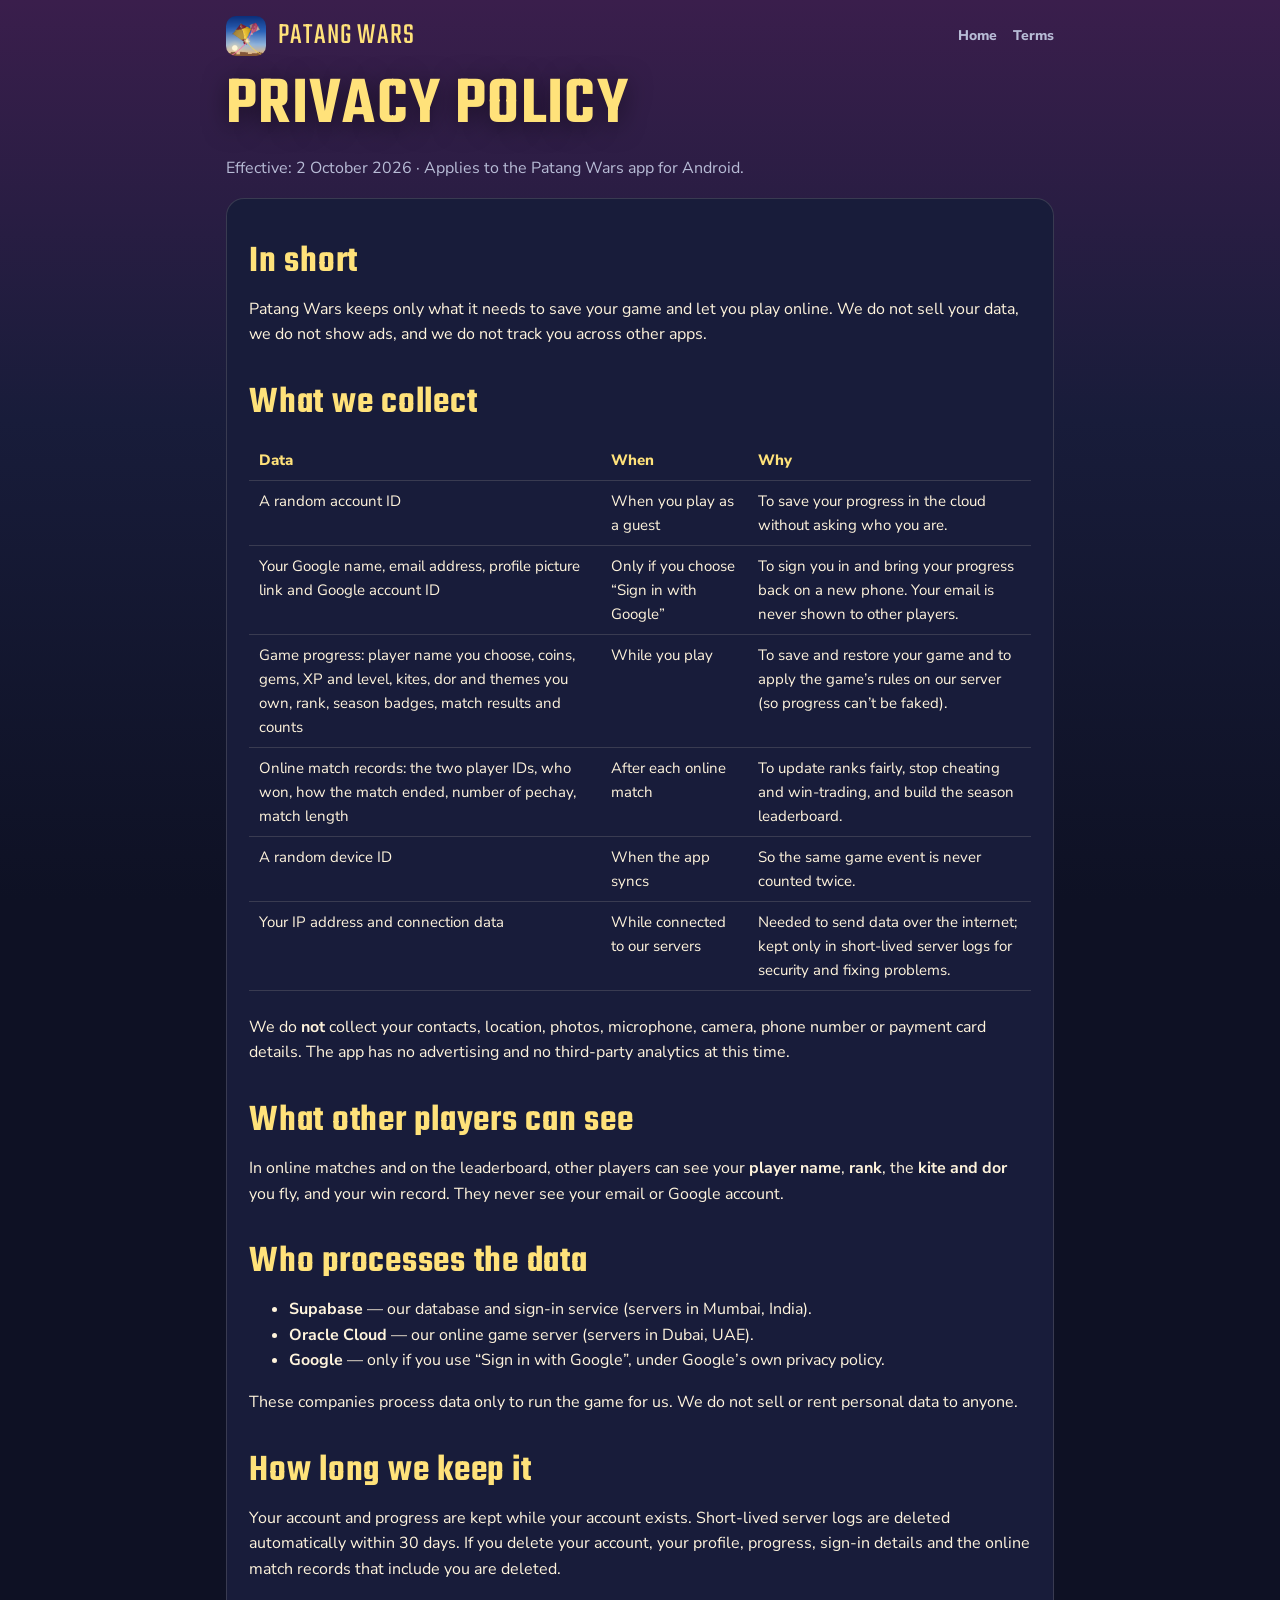
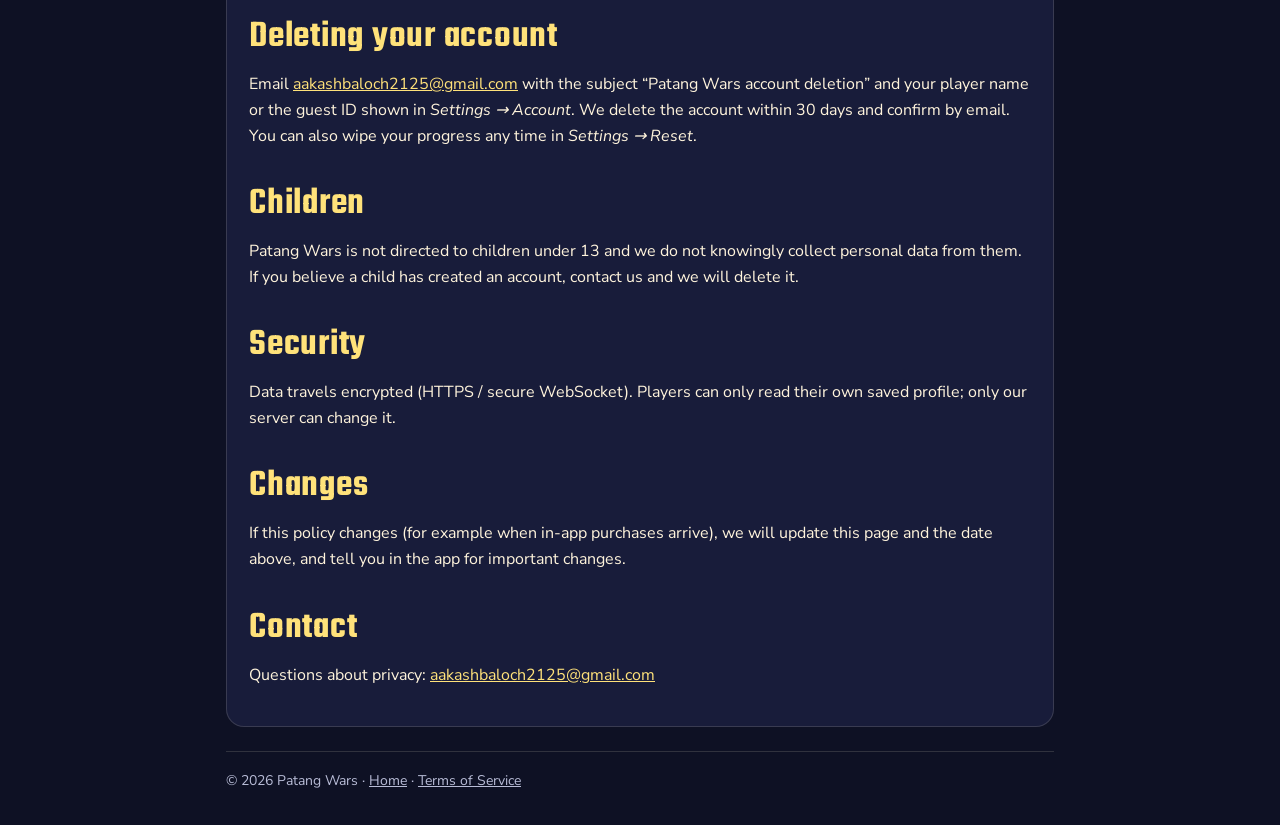
==== privacy.html @ dea89179 "Patang Wars site: home, privacy policy, terms Co-Authored-By: Claude Opus 5.5 <noreply@anthropic.com" ====
<!doctype html>
<html lang="en">
<head>
  <meta charset="utf-8">
  <meta name="viewport" content="width=device-width, initial-scale=1">
  <title>Privacy Policy — Patang Wars</title>
  <meta name="description" content="What Patang Wars collects, why, who processes it, and how to delete it.">
  <link rel="icon" href="assets/icon.png">
  <link rel="preconnect" href="https://fonts.googleapis.com">
  <link rel="preconnect" href="https://fonts.gstatic.com" crossorigin>
  <link href="https://fonts.googleapis.com/css2?family=Teko:wght@500;600&family=Nunito+Sans:wght@400;700;800&display=swap" rel="stylesheet">
  <link rel="stylesheet" href="style.css">
</head>
<body>
  <div class="wrap">
    <header class="bar">
      <img src="assets/icon.png" alt="Patang Wars icon">
      <a class="name" href="./">PATANG WARS</a>
      <nav><a href="./">Home</a><a href="terms.html">Terms</a></nav>
    </header>

    <h1 style="font-size: clamp(44px, 10vw, 68px)">PRIVACY POLICY</h1>
    <p class="muted">Effective: 2 October 2026 · Applies to the Patang Wars app for Android.</p>

    <div class="doc">
      <h2>In short</h2>
      <p>Patang Wars keeps only what it needs to save your game and let you play online. We do not sell your data, we do not show ads, and we do not track you across other apps.</p>

      <h2>What we collect</h2>
      <div class="table-wrap">
        <table>
          <tr><th>Data</th><th>When</th><th>Why</th></tr>
          <tr><td>A random account ID</td><td>When you play as a guest</td><td>To save your progress in the cloud without asking who you are.</td></tr>
          <tr><td>Your Google name, email address, profile picture link and Google account ID</td><td>Only if you choose “Sign in with Google”</td><td>To sign you in and bring your progress back on a new phone. Your email is never shown to other players.</td></tr>
          <tr><td>Game progress: player name you choose, coins, gems, XP and level, kites, dor and themes you own, rank, season badges, match results and counts</td><td>While you play</td><td>To save and restore your game and to apply the game’s rules on our server (so progress can’t be faked).</td></tr>
          <tr><td>Online match records: the two player IDs, who won, how the match ended, number of pechay, match length</td><td>After each online match</td><td>To update ranks fairly, stop cheating and win-trading, and build the season leaderboard.</td></tr>
          <tr><td>A random device ID</td><td>When the app syncs</td><td>So the same game event is never counted twice.</td></tr>
          <tr><td>Your IP address and connection data</td><td>While connected to our servers</td><td>Needed to send data over the internet; kept only in short-lived server logs for security and fixing problems.</td></tr>
        </table>
      </div>
      <p>We do <b>not</b> collect your contacts, location, photos, microphone, camera, phone number or payment card details. The app has no advertising and no third-party analytics at this time.</p>

      <h2>What other players can see</h2>
      <p>In online matches and on the leaderboard, other players can see your <b>player name</b>, <b>rank</b>, the <b>kite and dor</b> you fly, and your win record. They never see your email or Google account.</p>

      <h2>Who processes the data</h2>
      <ul>
        <li><b>Supabase</b> — our database and sign-in service (servers in Mumbai, India).</li>
        <li><b>Oracle Cloud</b> — our online game server (servers in Dubai, UAE).</li>
        <li><b>Google</b> — only if you use “Sign in with Google”, under Google’s own privacy policy.</li>
      </ul>
      <p>These companies process data only to run the game for us. We do not sell or rent personal data to anyone.</p>

      <h2>How long we keep it</h2>
      <p>Your account and progress are kept while your account exists. Short-lived server logs are deleted automatically within 30 days. If you delete your account, your profile, progress, sign-in details and the online match records that include you are deleted.</p>

      <h2>Deleting your account</h2>
      <p>Email <a href="mailto:aakashbaloch2125@gmail.com?subject=Patang%20Wars%20account%20deletion">aakashbaloch2125@gmail.com</a> with the subject “Patang Wars account deletion” and your player name or the guest ID shown in <i>Settings → Account</i>. We delete the account within 30 days and confirm by email. You can also wipe your progress any time in <i>Settings → Reset</i>.</p>

      <h2>Children</h2>
      <p>Patang Wars is not directed to children under 13 and we do not knowingly collect personal data from them. If you believe a child has created an account, contact us and we will delete it.</p>

      <h2>Security</h2>
      <p>Data travels encrypted (HTTPS / secure WebSocket). Players can only read their own saved profile; only our server can change it.</p>

      <h2>Changes</h2>
      <p>If this policy changes (for example when in-app purchases arrive), we will update this page and the date above, and tell you in the app for important changes.</p>

      <h2>Contact</h2>
      <p>Questions about privacy: <a href="mailto:aakashbaloch2125@gmail.com">aakashbaloch2125@gmail.com</a></p>
    </div>

    <footer>
      © 2026 Patang Wars · <a href="./">Home</a> · <a href="terms.html">Terms of Service</a>
    </footer>
  </div>
</body>
</html>
---- style.css ----
/* Patang Wars site: the game's night-navy and kite-gold, Teko for titles. */
:root {
  --bg: #0e1124;
  --panel: #181c3a;
  --ink: #fff4dc;
  --muted: #b8bcd6;
  --gold: #ffe27a;
  --gold-deep: #f7bd16;
  --pink: #ff8fbf;
  --line: rgba(255, 244, 220, 0.14);
}
* { box-sizing: border-box; }
html { -webkit-text-size-adjust: 100%; }
body {
  margin: 0;
  background: linear-gradient(180deg, #3a1e4c 0, #181c3a 420px, var(--bg) 900px) no-repeat, var(--bg);
  color: var(--ink);
  font: 16px/1.6 "Nunito Sans", system-ui, sans-serif;
}
a { color: var(--gold); }
.wrap { max-width: 860px; margin: 0 auto; padding: 0 16px; }
header.bar { display: flex; align-items: center; gap: 12px; padding: 16px 0; }
header.bar img { width: 40px; height: 40px; border-radius: 10px; }
header.bar .name { font-family: Teko, sans-serif; font-size: 30px; letter-spacing: 0.04em; color: var(--gold); text-decoration: none; line-height: 1; }
header.bar nav { margin-left: auto; display: flex; gap: 16px; font-weight: 800; font-size: 14px; }
header.bar nav a { color: var(--muted); text-decoration: none; }
header.bar nav a:hover { color: var(--gold); }
h1, h2, h3 { font-family: Teko, sans-serif; font-weight: 600; line-height: 1; margin: 0; letter-spacing: 0.02em; }
h1 { font-size: clamp(52px, 12vw, 92px); color: var(--gold); text-shadow: 0 4px 24px rgba(0, 0, 0, 0.5); }
h2 { font-size: 38px; color: var(--gold); margin: 36px 0 10px; }
h3 { font-size: 26px; margin: 22px 0 6px; }
.hero { display: grid; grid-template-columns: 1.1fr 0.9fr; gap: 28px; align-items: center; padding: 18px 0 8px; }
.hero p.tag { font-size: 20px; font-weight: 800; margin: 6px 0 16px; }
.pill { display: inline-block; padding: 8px 22px 4px; border-radius: 999px; background: linear-gradient(90deg, #ffe680, var(--gold-deep)); color: #3a1e00; font-family: Teko, sans-serif; font-size: 30px; letter-spacing: 0.06em; }
.hero img { width: 100%; border-radius: 22px; border: 2px solid rgba(247, 189, 22, 0.6); box-shadow: 0 18px 40px rgba(0, 0, 0, 0.5); }
.cards { display: grid; grid-template-columns: repeat(auto-fit, minmax(220px, 1fr)); gap: 12px; margin: 12px 0; }
.card { background: var(--panel); border: 1px solid var(--line); border-radius: 16px; padding: 14px 16px; }
.card h3 { margin-top: 0; color: var(--gold); }
.card p { margin: 4px 0 0; color: var(--muted); font-size: 15px; }
.shots { display: grid; grid-template-columns: 1fr 1fr; gap: 12px; }
.shots img { width: 100%; border-radius: 16px; border: 1px solid var(--line); }
.safe { margin: 28px 0; padding: 16px 18px; border-left: 4px solid #8cf0b6; background: rgba(140, 240, 182, 0.08); border-radius: 0 14px 14px 0; }
.doc { background: var(--panel); border: 1px solid var(--line); border-radius: 18px; padding: 8px 22px 22px; margin: 8px 0 24px; }
.doc p, .doc li { color: var(--ink); }
.doc .muted, .muted { color: var(--muted); }
.doc table { width: 100%; border-collapse: collapse; font-size: 15px; margin: 8px 0; }
.doc th, .doc td { text-align: left; vertical-align: top; padding: 8px 10px; border-bottom: 1px solid var(--line); }
.doc th { color: var(--gold); font-weight: 800; }
.table-wrap { overflow-x: auto; }
footer { border-top: 1px solid var(--line); padding: 18px 0 32px; color: var(--muted); font-size: 14px; }
footer a { color: var(--muted); }
@media (max-width: 680px) {
  .hero { grid-template-columns: 1fr; }
  .shots { grid-template-columns: 1fr; }
  header.bar nav { gap: 10px; font-size: 13px; }
  .doc { padding: 4px 14px 16px; }
}
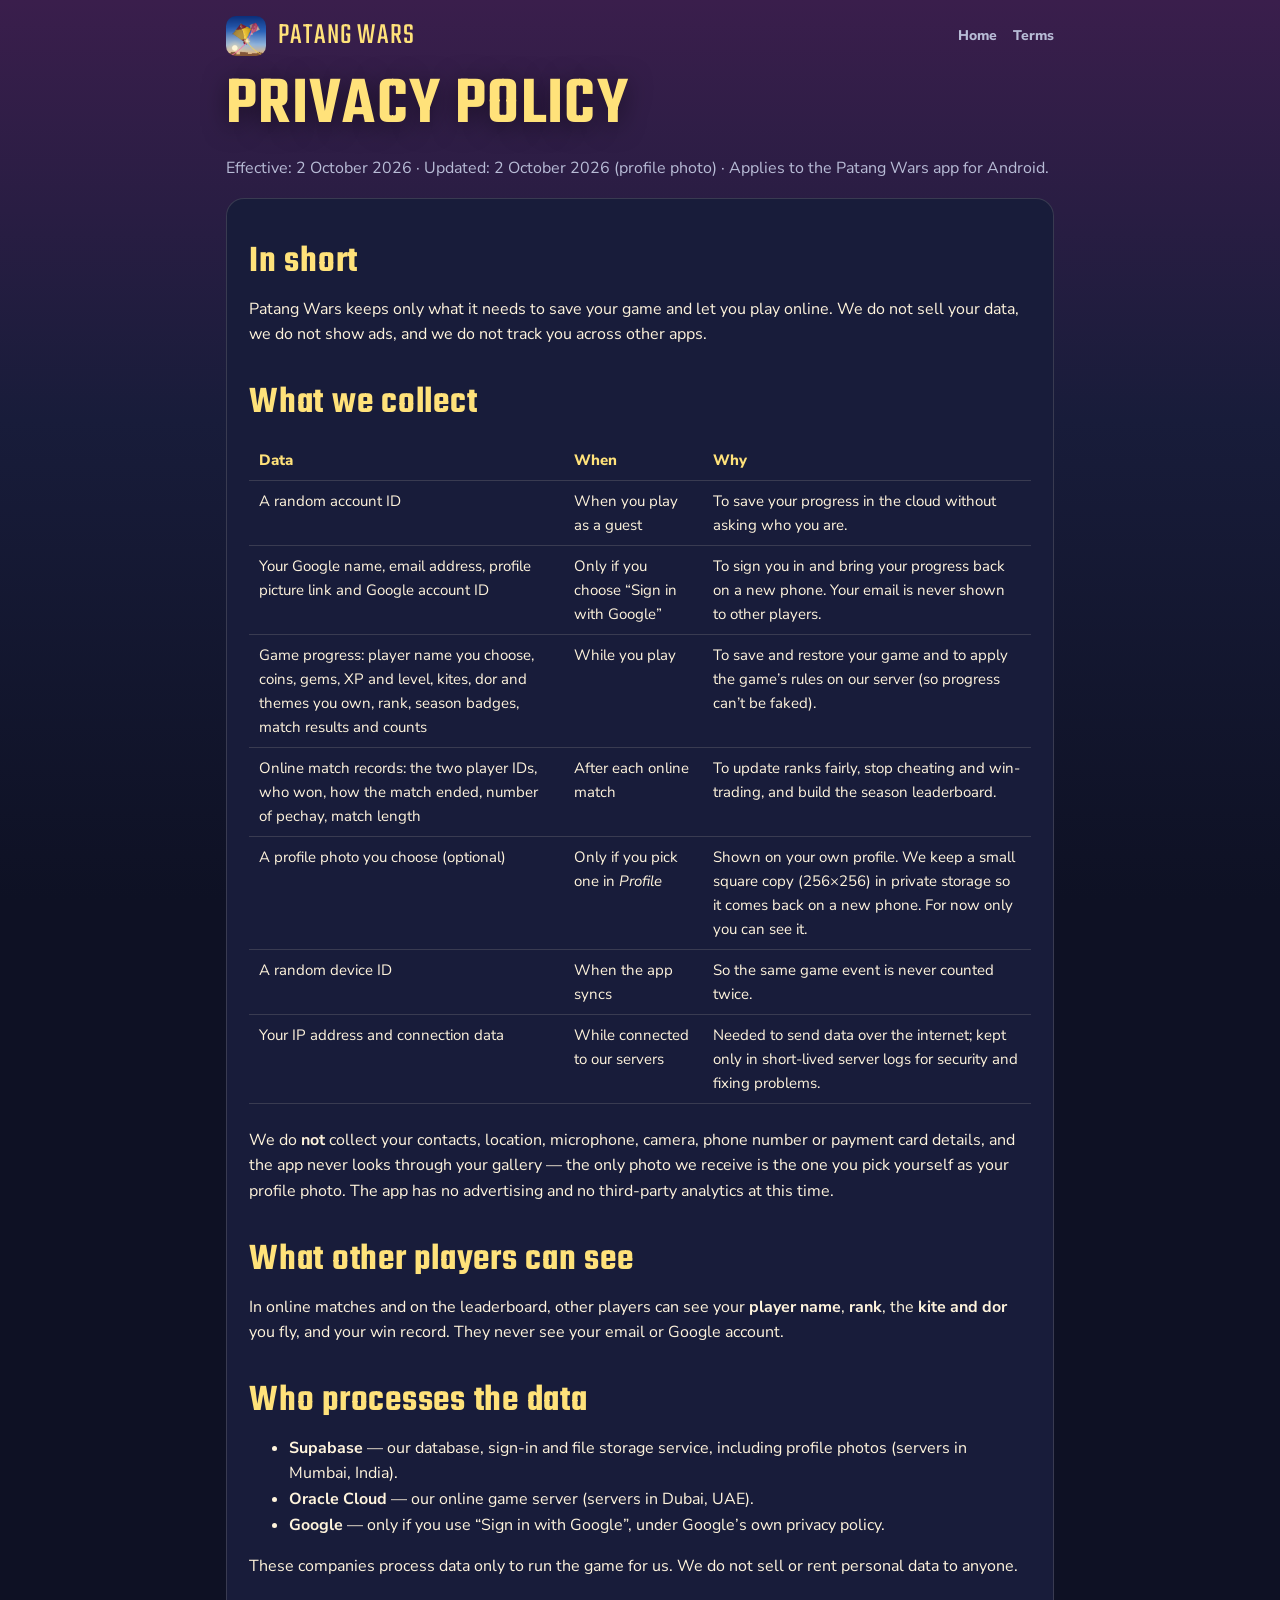
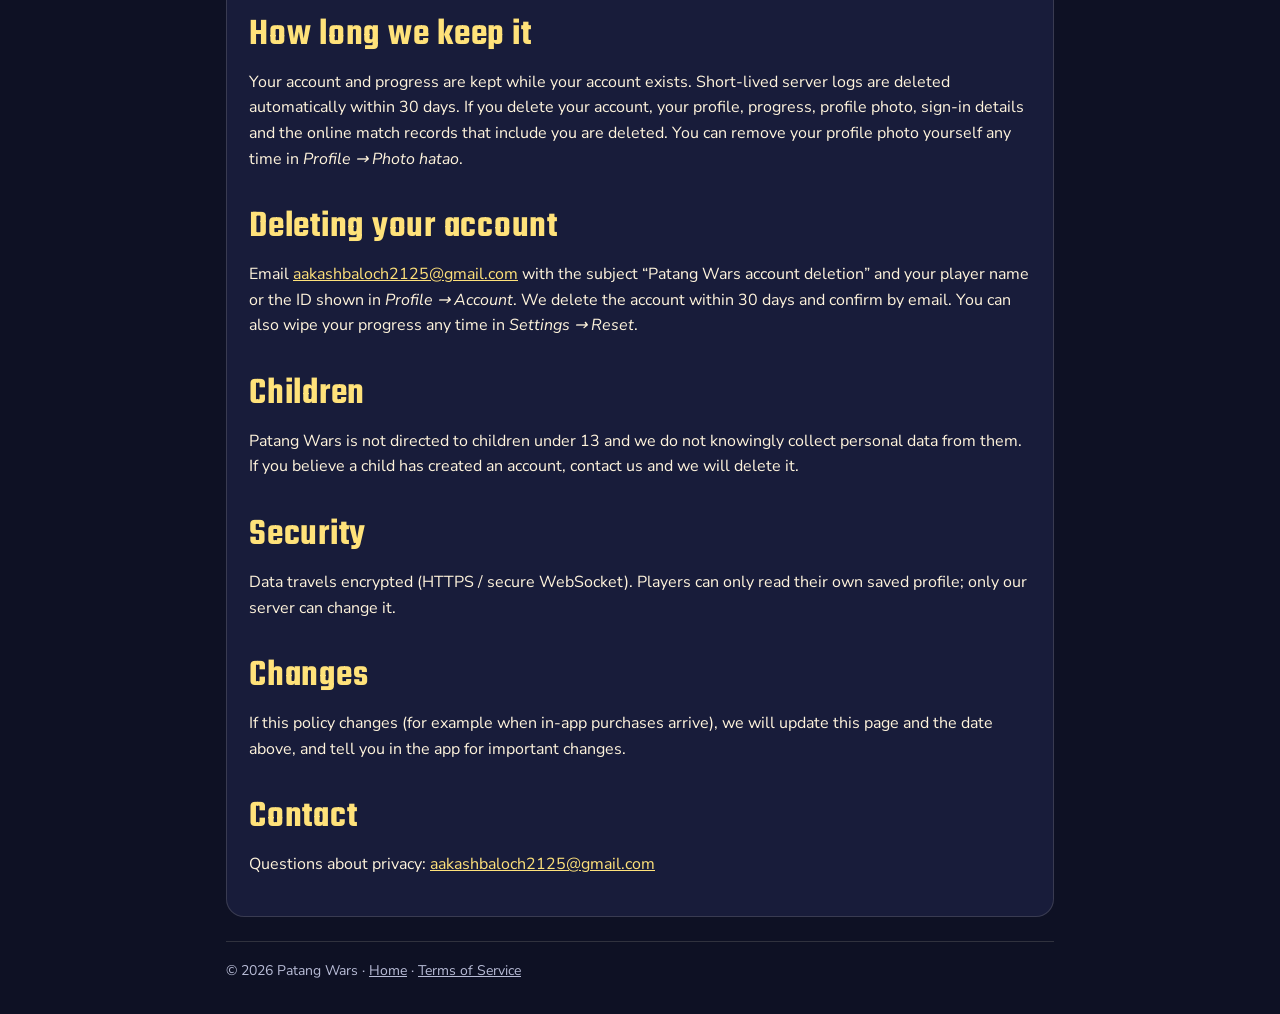
==== commit f5a4839e: "Privacy policy: optional profile photo" ====
--- a/privacy.html
+++ b/privacy.html
@@ -20,7 +20,7 @@
     </header>
 
     <h1 style="font-size: clamp(44px, 10vw, 68px)">PRIVACY POLICY</h1>
-    <p class="muted">Effective: 2 October 2026 · Applies to the Patang Wars app for Android.</p>
+    <p class="muted">Effective: 2 October 2026 · Updated: 2 October 2026 (profile photo) · Applies to the Patang Wars app for Android.</p>
 
     <div class="doc">
       <h2>In short</h2>
@@ -34,28 +34,29 @@
           <tr><td>Your Google name, email address, profile picture link and Google account ID</td><td>Only if you choose “Sign in with Google”</td><td>To sign you in and bring your progress back on a new phone. Your email is never shown to other players.</td></tr>
           <tr><td>Game progress: player name you choose, coins, gems, XP and level, kites, dor and themes you own, rank, season badges, match results and counts</td><td>While you play</td><td>To save and restore your game and to apply the game’s rules on our server (so progress can’t be faked).</td></tr>
           <tr><td>Online match records: the two player IDs, who won, how the match ended, number of pechay, match length</td><td>After each online match</td><td>To update ranks fairly, stop cheating and win-trading, and build the season leaderboard.</td></tr>
+          <tr><td>A profile photo you choose (optional)</td><td>Only if you pick one in <i>Profile</i></td><td>Shown on your own profile. We keep a small square copy (256×256) in private storage so it comes back on a new phone. For now only you can see it.</td></tr>
           <tr><td>A random device ID</td><td>When the app syncs</td><td>So the same game event is never counted twice.</td></tr>
           <tr><td>Your IP address and connection data</td><td>While connected to our servers</td><td>Needed to send data over the internet; kept only in short-lived server logs for security and fixing problems.</td></tr>
         </table>
       </div>
-      <p>We do <b>not</b> collect your contacts, location, photos, microphone, camera, phone number or payment card details. The app has no advertising and no third-party analytics at this time.</p>
+      <p>We do <b>not</b> collect your contacts, location, microphone, camera, phone number or payment card details, and the app never looks through your gallery — the only photo we receive is the one you pick yourself as your profile photo. The app has no advertising and no third-party analytics at this time.</p>
 
       <h2>What other players can see</h2>
       <p>In online matches and on the leaderboard, other players can see your <b>player name</b>, <b>rank</b>, the <b>kite and dor</b> you fly, and your win record. They never see your email or Google account.</p>
 
       <h2>Who processes the data</h2>
       <ul>
-        <li><b>Supabase</b> — our database and sign-in service (servers in Mumbai, India).</li>
+        <li><b>Supabase</b> — our database, sign-in and file storage service, including profile photos (servers in Mumbai, India).</li>
         <li><b>Oracle Cloud</b> — our online game server (servers in Dubai, UAE).</li>
         <li><b>Google</b> — only if you use “Sign in with Google”, under Google’s own privacy policy.</li>
       </ul>
       <p>These companies process data only to run the game for us. We do not sell or rent personal data to anyone.</p>
 
       <h2>How long we keep it</h2>
-      <p>Your account and progress are kept while your account exists. Short-lived server logs are deleted automatically within 30 days. If you delete your account, your profile, progress, sign-in details and the online match records that include you are deleted.</p>
+      <p>Your account and progress are kept while your account exists. Short-lived server logs are deleted automatically within 30 days. If you delete your account, your profile, progress, profile photo, sign-in details and the online match records that include you are deleted. You can remove your profile photo yourself any time in <i>Profile → Photo hatao</i>.</p>
 
       <h2>Deleting your account</h2>
-      <p>Email <a href="mailto:aakashbaloch2125@gmail.com?subject=Patang%20Wars%20account%20deletion">aakashbaloch2125@gmail.com</a> with the subject “Patang Wars account deletion” and your player name or the guest ID shown in <i>Settings → Account</i>. We delete the account within 30 days and confirm by email. You can also wipe your progress any time in <i>Settings → Reset</i>.</p>
+      <p>Email <a href="mailto:aakashbaloch2125@gmail.com?subject=Patang%20Wars%20account%20deletion">aakashbaloch2125@gmail.com</a> with the subject “Patang Wars account deletion” and your player name or the ID shown in <i>Profile → Account</i>. We delete the account within 30 days and confirm by email. You can also wipe your progress any time in <i>Settings → Reset</i>.</p>
 
       <h2>Children</h2>
       <p>Patang Wars is not directed to children under 13 and we do not knowingly collect personal data from them. If you believe a child has created an account, contact us and we will delete it.</p>
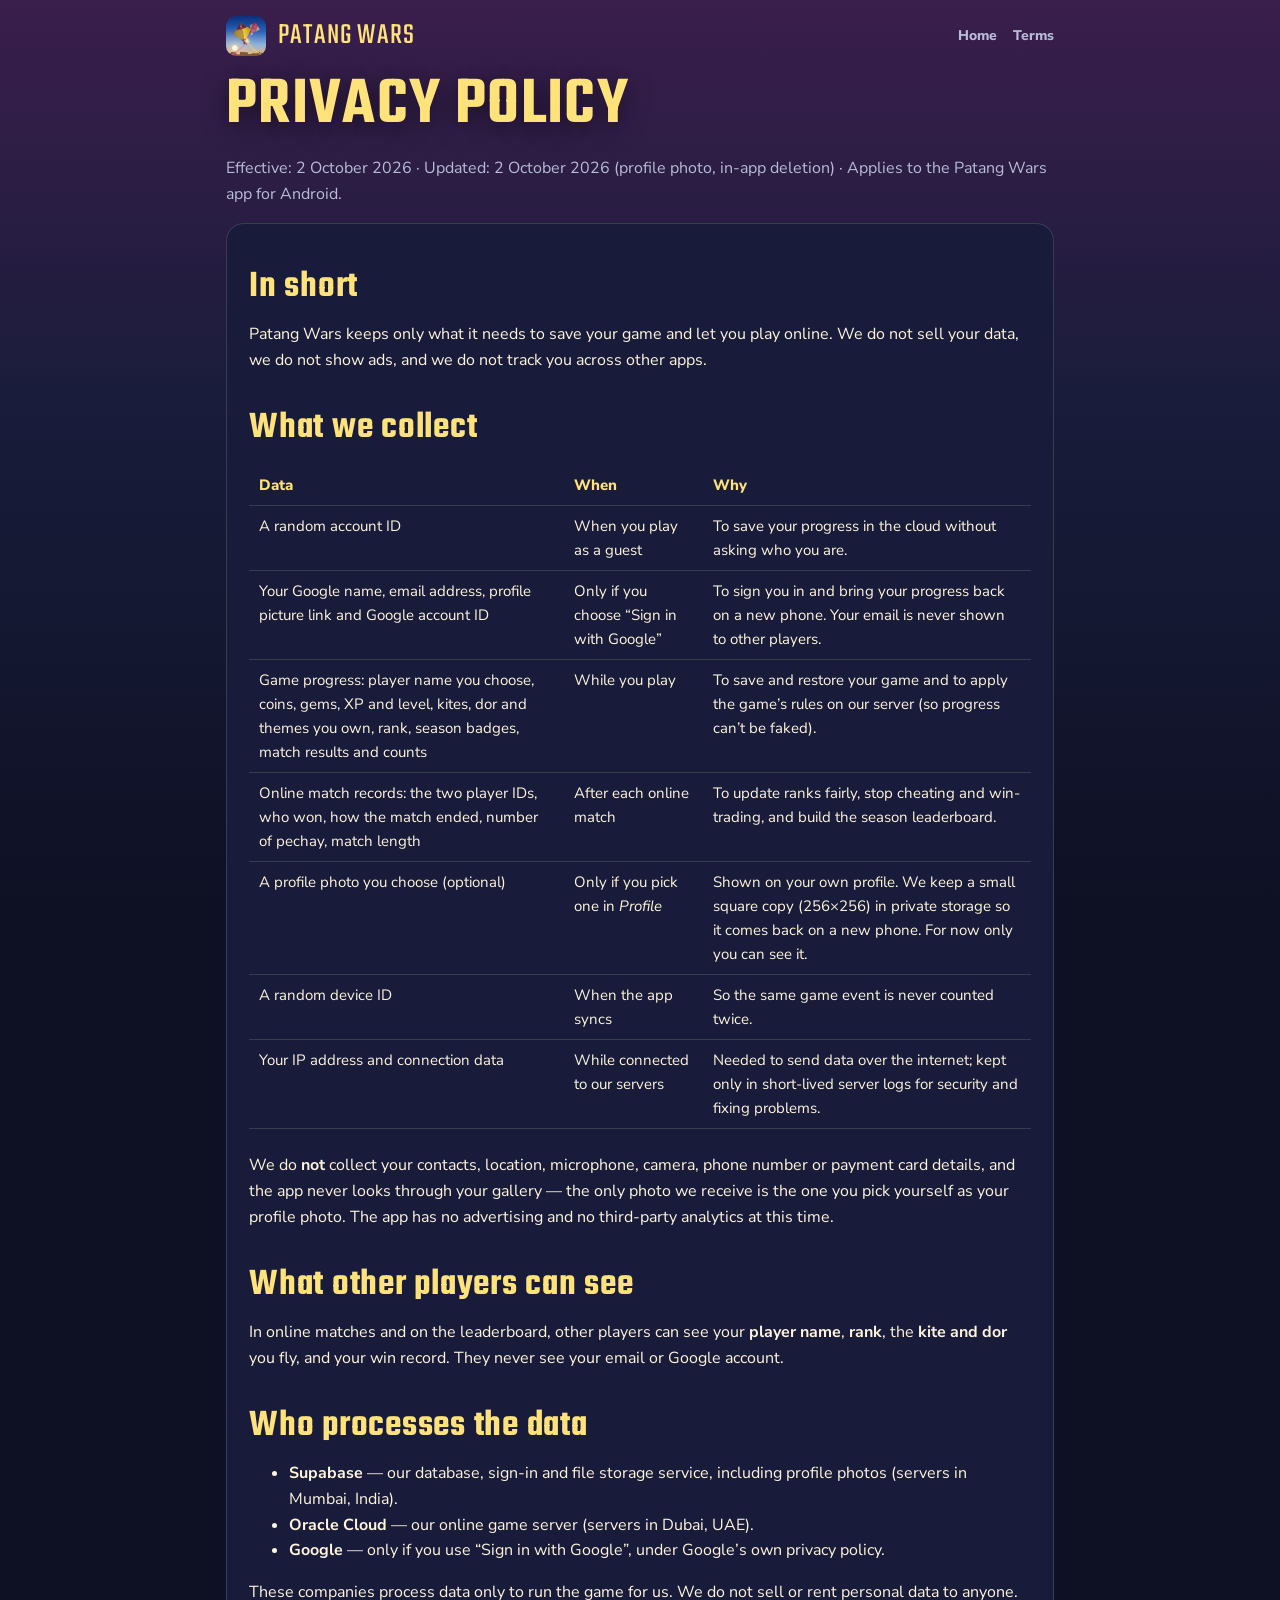
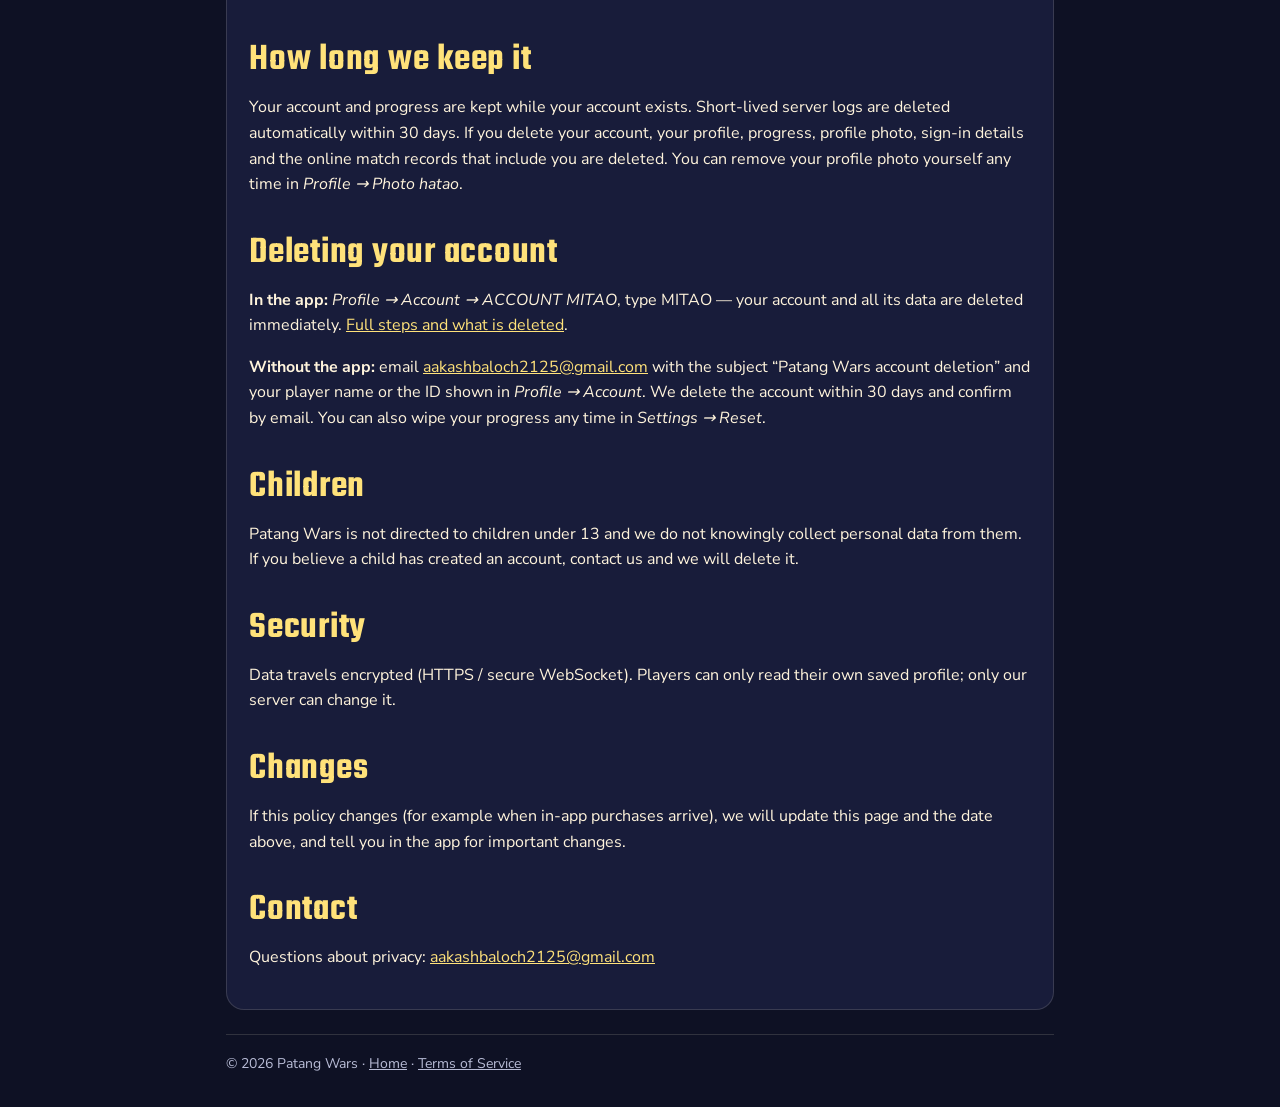
==== commit e2a78152: "Account deletion page; privacy policy: in-app deletion" ====
--- a/privacy.html
+++ b/privacy.html
@@ -20,7 +20,7 @@
     </header>
 
     <h1 style="font-size: clamp(44px, 10vw, 68px)">PRIVACY POLICY</h1>
-    <p class="muted">Effective: 2 October 2026 · Updated: 2 October 2026 (profile photo) · Applies to the Patang Wars app for Android.</p>
+    <p class="muted">Effective: 2 October 2026 · Updated: 2 October 2026 (profile photo, in-app deletion) · Applies to the Patang Wars app for Android.</p>
 
     <div class="doc">
       <h2>In short</h2>
@@ -56,7 +56,8 @@
       <p>Your account and progress are kept while your account exists. Short-lived server logs are deleted automatically within 30 days. If you delete your account, your profile, progress, profile photo, sign-in details and the online match records that include you are deleted. You can remove your profile photo yourself any time in <i>Profile → Photo hatao</i>.</p>
 
       <h2>Deleting your account</h2>
-      <p>Email <a href="mailto:aakashbaloch2125@gmail.com?subject=Patang%20Wars%20account%20deletion">aakashbaloch2125@gmail.com</a> with the subject “Patang Wars account deletion” and your player name or the ID shown in <i>Profile → Account</i>. We delete the account within 30 days and confirm by email. You can also wipe your progress any time in <i>Settings → Reset</i>.</p>
+      <p><b>In the app:</b> <i>Profile → Account → ACCOUNT MITAO</i>, type MITAO — your account and all its data are deleted immediately. <a href="delete-account.html">Full steps and what is deleted</a>.</p>
+      <p><b>Without the app:</b> email <a href="mailto:aakashbaloch2125@gmail.com?subject=Patang%20Wars%20account%20deletion">aakashbaloch2125@gmail.com</a> with the subject “Patang Wars account deletion” and your player name or the ID shown in <i>Profile → Account</i>. We delete the account within 30 days and confirm by email. You can also wipe your progress any time in <i>Settings → Reset</i>.</p>
 
       <h2>Children</h2>
       <p>Patang Wars is not directed to children under 13 and we do not knowingly collect personal data from them. If you believe a child has created an account, contact us and we will delete it.</p>
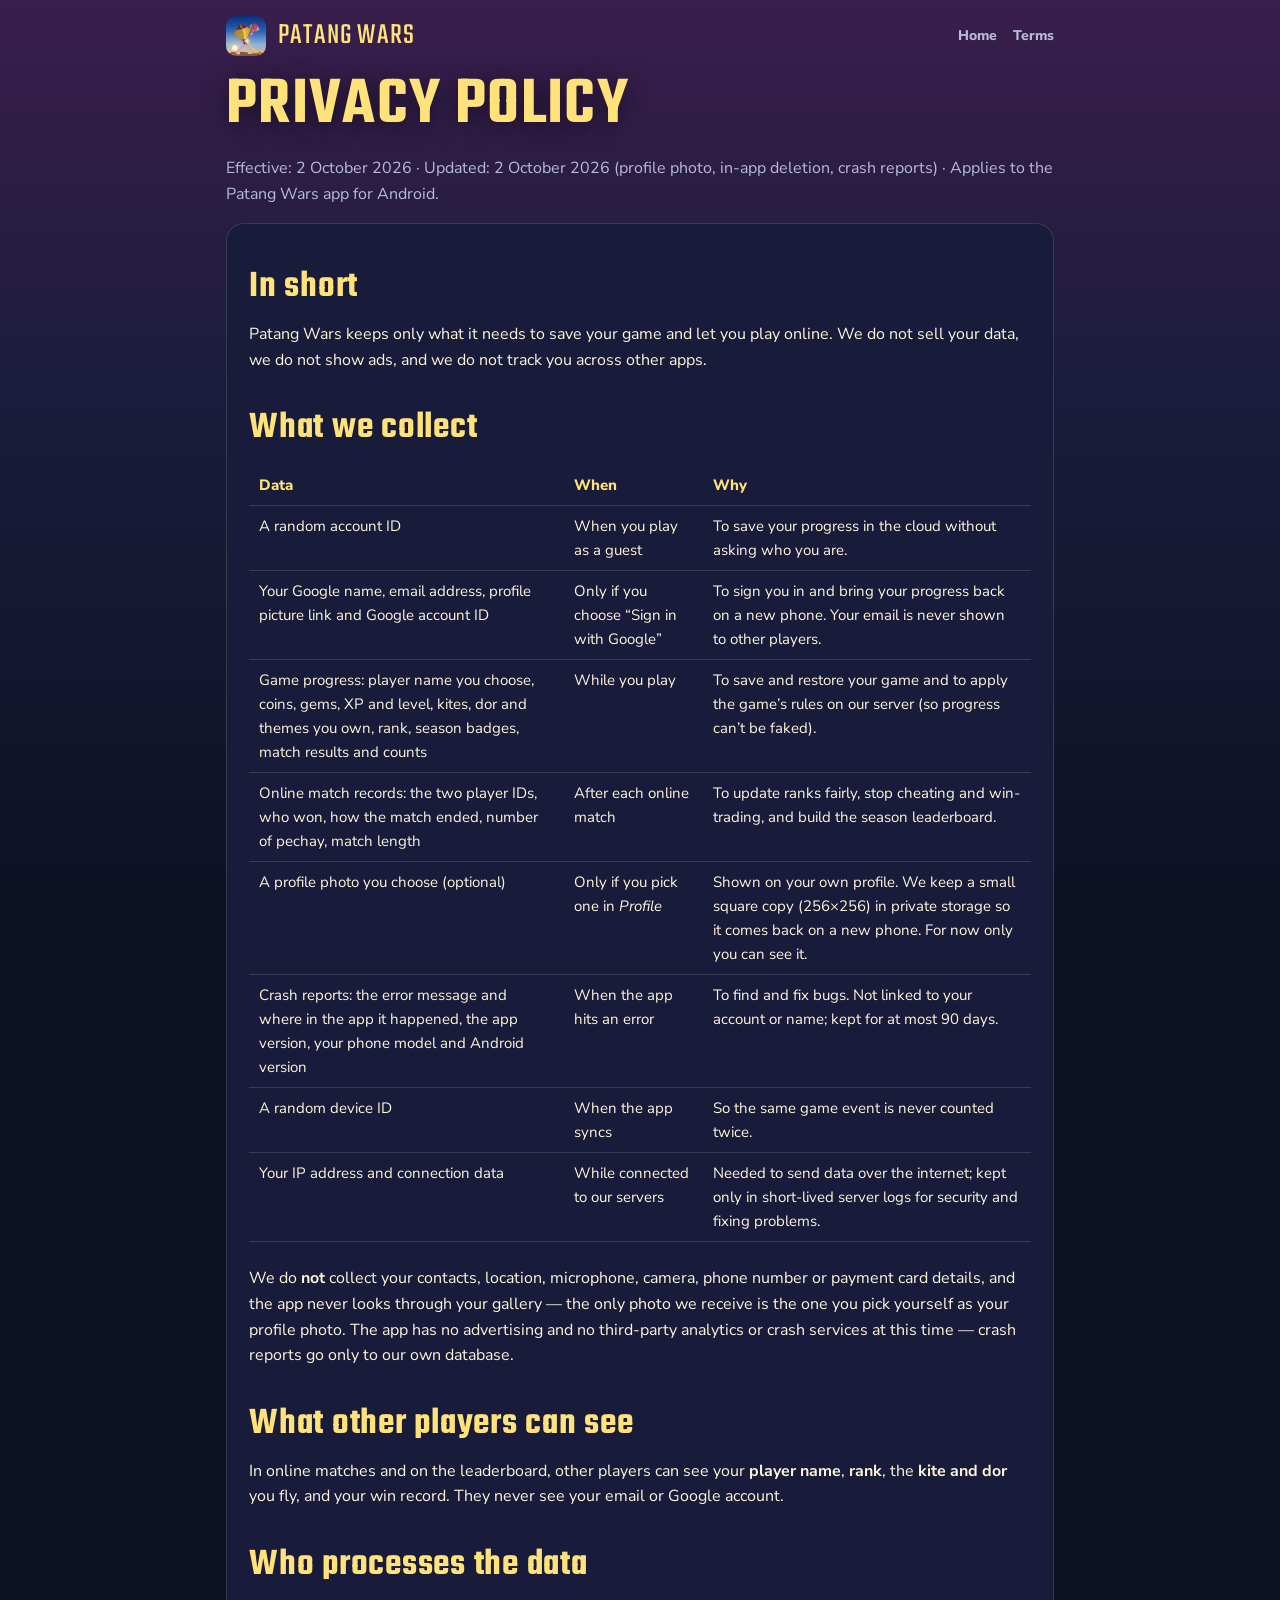
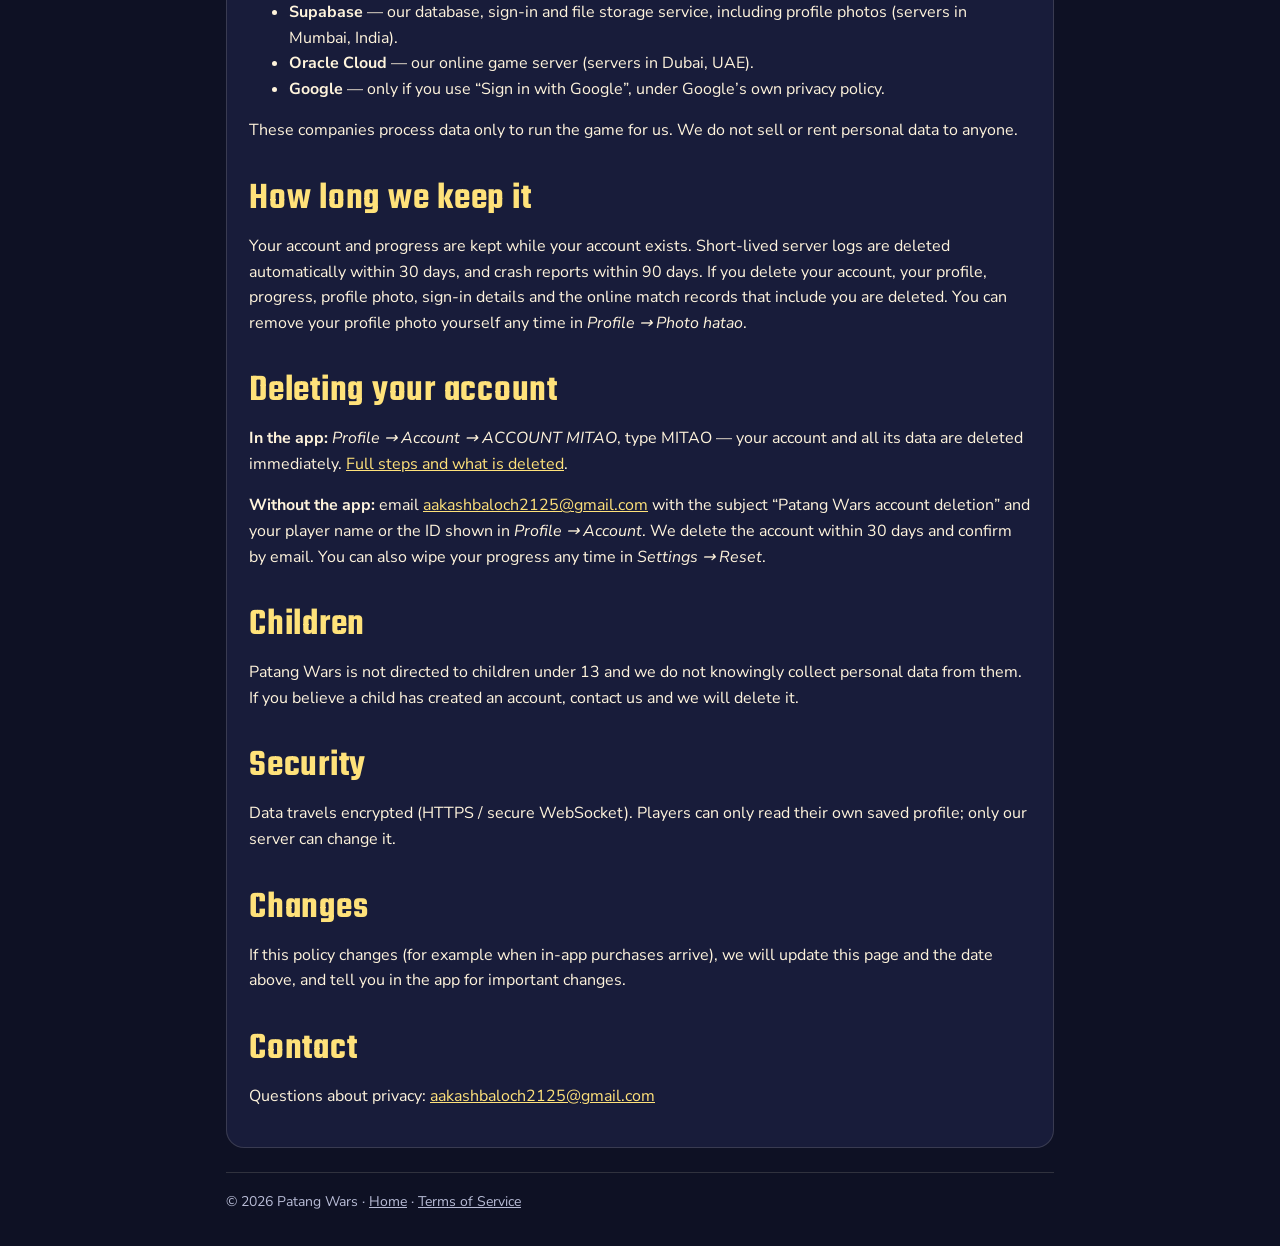
==== commit 727439c9: "Privacy policy: anonymous crash reports" ====
--- a/privacy.html
+++ b/privacy.html
@@ -20,7 +20,7 @@
     </header>
 
     <h1 style="font-size: clamp(44px, 10vw, 68px)">PRIVACY POLICY</h1>
-    <p class="muted">Effective: 2 October 2026 · Updated: 2 October 2026 (profile photo, in-app deletion) · Applies to the Patang Wars app for Android.</p>
+    <p class="muted">Effective: 2 October 2026 · Updated: 2 October 2026 (profile photo, in-app deletion, crash reports) · Applies to the Patang Wars app for Android.</p>
 
     <div class="doc">
       <h2>In short</h2>
@@ -35,11 +35,12 @@
           <tr><td>Game progress: player name you choose, coins, gems, XP and level, kites, dor and themes you own, rank, season badges, match results and counts</td><td>While you play</td><td>To save and restore your game and to apply the game’s rules on our server (so progress can’t be faked).</td></tr>
           <tr><td>Online match records: the two player IDs, who won, how the match ended, number of pechay, match length</td><td>After each online match</td><td>To update ranks fairly, stop cheating and win-trading, and build the season leaderboard.</td></tr>
           <tr><td>A profile photo you choose (optional)</td><td>Only if you pick one in <i>Profile</i></td><td>Shown on your own profile. We keep a small square copy (256×256) in private storage so it comes back on a new phone. For now only you can see it.</td></tr>
+          <tr><td>Crash reports: the error message and where in the app it happened, the app version, your phone model and Android version</td><td>When the app hits an error</td><td>To find and fix bugs. Not linked to your account or name; kept for at most 90 days.</td></tr>
           <tr><td>A random device ID</td><td>When the app syncs</td><td>So the same game event is never counted twice.</td></tr>
           <tr><td>Your IP address and connection data</td><td>While connected to our servers</td><td>Needed to send data over the internet; kept only in short-lived server logs for security and fixing problems.</td></tr>
         </table>
       </div>
-      <p>We do <b>not</b> collect your contacts, location, microphone, camera, phone number or payment card details, and the app never looks through your gallery — the only photo we receive is the one you pick yourself as your profile photo. The app has no advertising and no third-party analytics at this time.</p>
+      <p>We do <b>not</b> collect your contacts, location, microphone, camera, phone number or payment card details, and the app never looks through your gallery — the only photo we receive is the one you pick yourself as your profile photo. The app has no advertising and no third-party analytics or crash services at this time — crash reports go only to our own database.</p>
 
       <h2>What other players can see</h2>
       <p>In online matches and on the leaderboard, other players can see your <b>player name</b>, <b>rank</b>, the <b>kite and dor</b> you fly, and your win record. They never see your email or Google account.</p>
@@ -53,7 +54,7 @@
       <p>These companies process data only to run the game for us. We do not sell or rent personal data to anyone.</p>
 
       <h2>How long we keep it</h2>
-      <p>Your account and progress are kept while your account exists. Short-lived server logs are deleted automatically within 30 days. If you delete your account, your profile, progress, profile photo, sign-in details and the online match records that include you are deleted. You can remove your profile photo yourself any time in <i>Profile → Photo hatao</i>.</p>
+      <p>Your account and progress are kept while your account exists. Short-lived server logs are deleted automatically within 30 days, and crash reports within 90 days. If you delete your account, your profile, progress, profile photo, sign-in details and the online match records that include you are deleted. You can remove your profile photo yourself any time in <i>Profile → Photo hatao</i>.</p>
 
       <h2>Deleting your account</h2>
       <p><b>In the app:</b> <i>Profile → Account → ACCOUNT MITAO</i>, type MITAO — your account and all its data are deleted immediately. <a href="delete-account.html">Full steps and what is deleted</a>.</p>
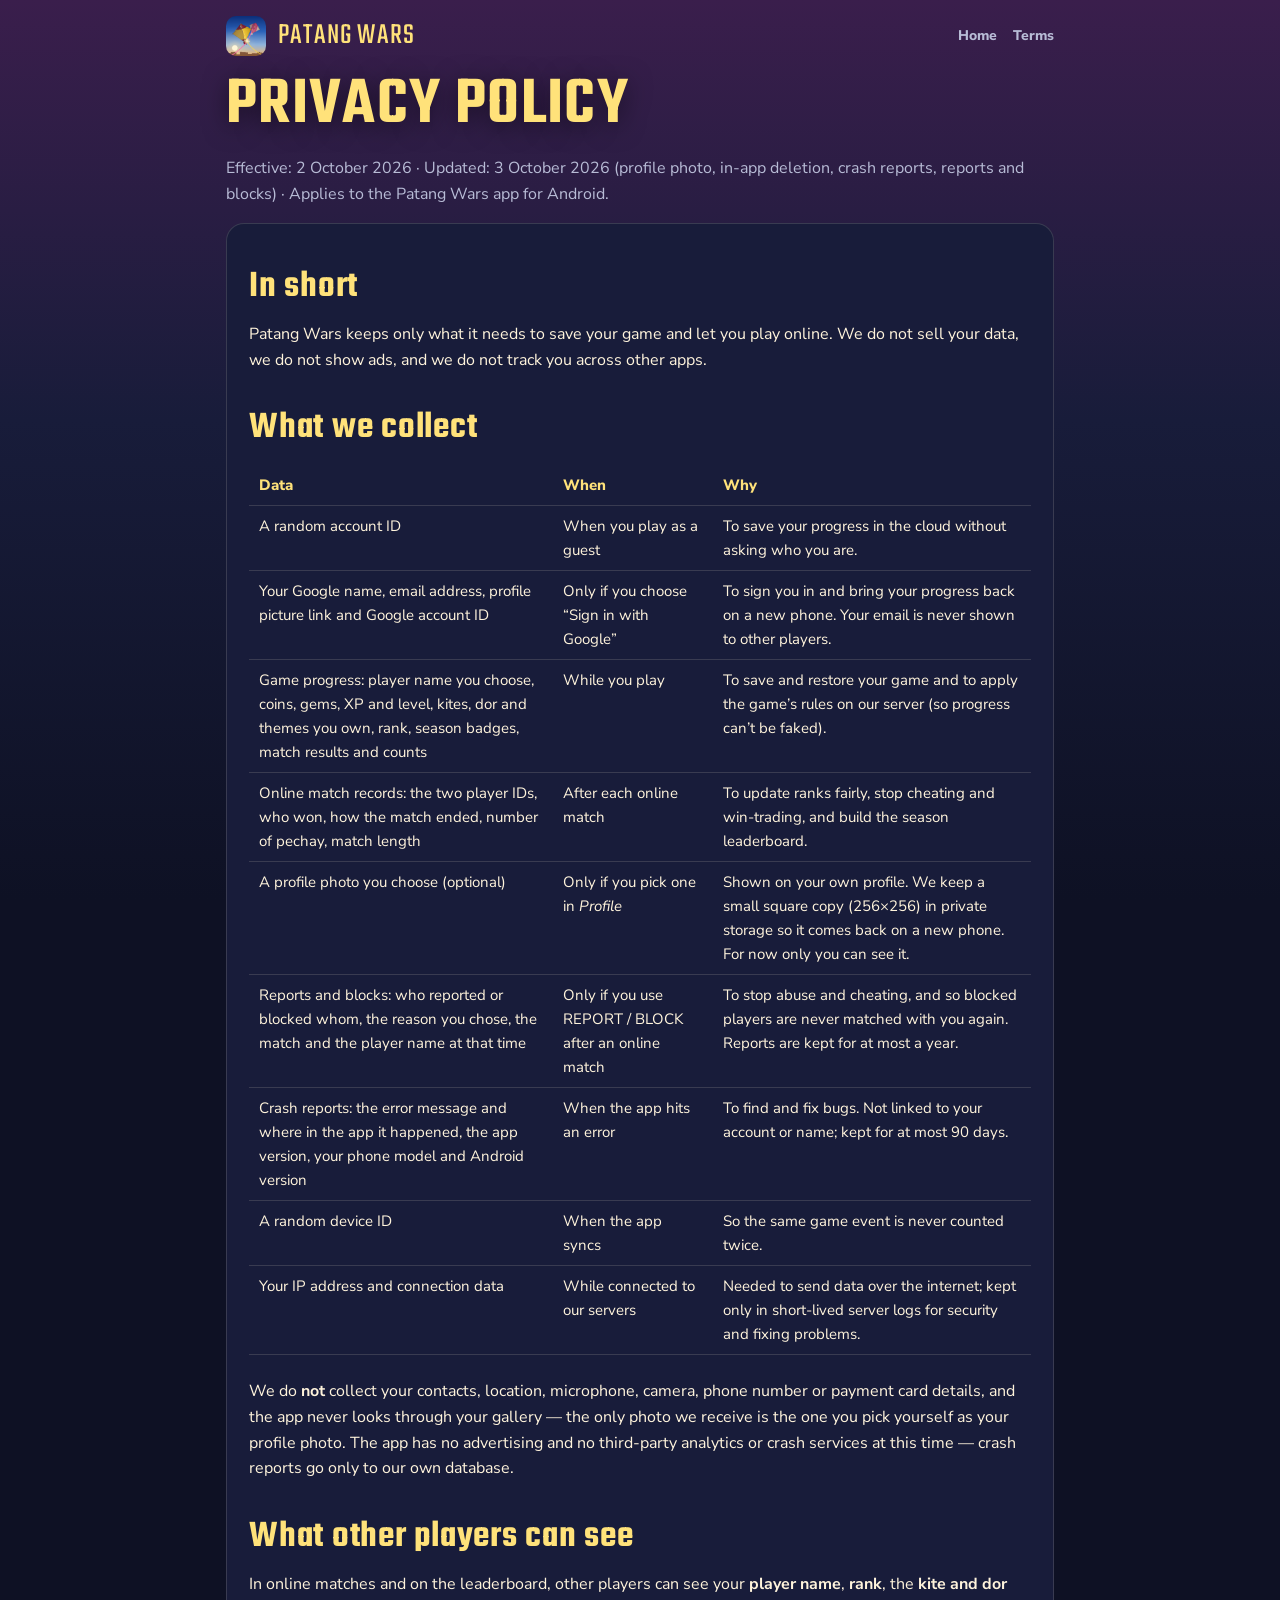
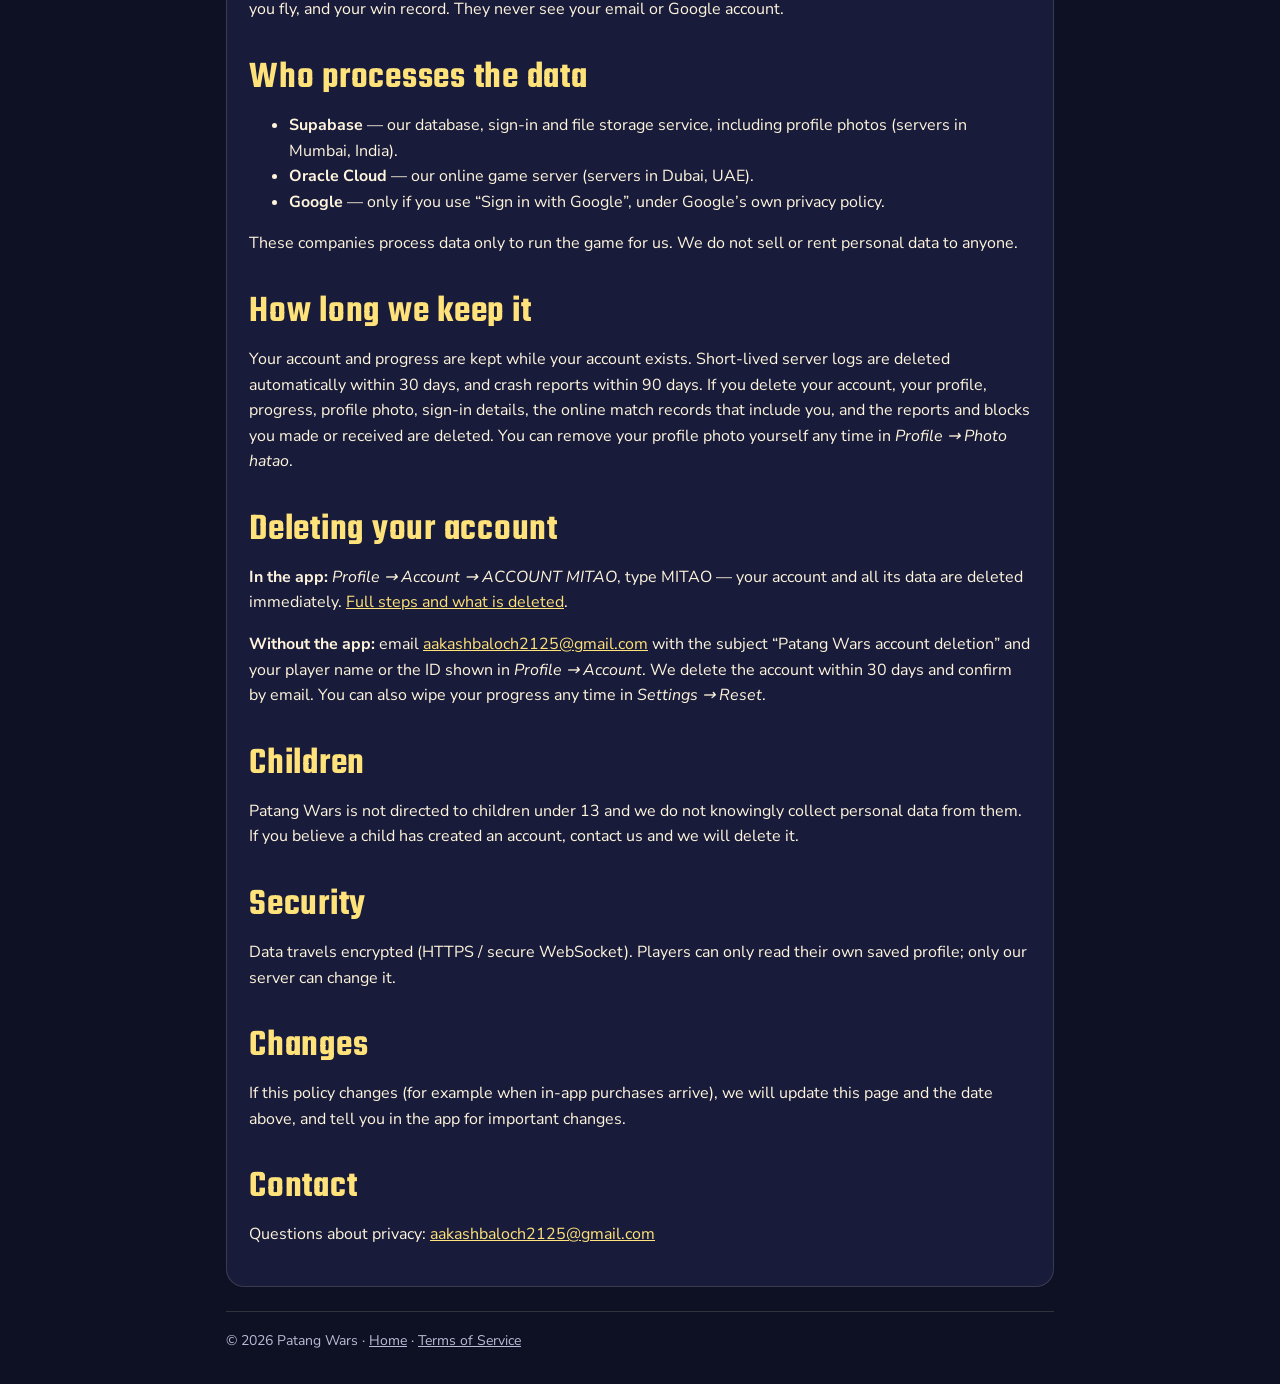
==== commit 368a91bd: "Privacy policy: reports and blocks" ====
--- a/privacy.html
+++ b/privacy.html
@@ -20,7 +20,7 @@
     </header>
 
     <h1 style="font-size: clamp(44px, 10vw, 68px)">PRIVACY POLICY</h1>
-    <p class="muted">Effective: 2 October 2026 · Updated: 2 October 2026 (profile photo, in-app deletion, crash reports) · Applies to the Patang Wars app for Android.</p>
+    <p class="muted">Effective: 2 October 2026 · Updated: 3 October 2026 (profile photo, in-app deletion, crash reports, reports and blocks) · Applies to the Patang Wars app for Android.</p>
 
     <div class="doc">
       <h2>In short</h2>
@@ -35,6 +35,7 @@
           <tr><td>Game progress: player name you choose, coins, gems, XP and level, kites, dor and themes you own, rank, season badges, match results and counts</td><td>While you play</td><td>To save and restore your game and to apply the game’s rules on our server (so progress can’t be faked).</td></tr>
           <tr><td>Online match records: the two player IDs, who won, how the match ended, number of pechay, match length</td><td>After each online match</td><td>To update ranks fairly, stop cheating and win-trading, and build the season leaderboard.</td></tr>
           <tr><td>A profile photo you choose (optional)</td><td>Only if you pick one in <i>Profile</i></td><td>Shown on your own profile. We keep a small square copy (256×256) in private storage so it comes back on a new phone. For now only you can see it.</td></tr>
+          <tr><td>Reports and blocks: who reported or blocked whom, the reason you chose, the match and the player name at that time</td><td>Only if you use REPORT / BLOCK after an online match</td><td>To stop abuse and cheating, and so blocked players are never matched with you again. Reports are kept for at most a year.</td></tr>
           <tr><td>Crash reports: the error message and where in the app it happened, the app version, your phone model and Android version</td><td>When the app hits an error</td><td>To find and fix bugs. Not linked to your account or name; kept for at most 90 days.</td></tr>
           <tr><td>A random device ID</td><td>When the app syncs</td><td>So the same game event is never counted twice.</td></tr>
           <tr><td>Your IP address and connection data</td><td>While connected to our servers</td><td>Needed to send data over the internet; kept only in short-lived server logs for security and fixing problems.</td></tr>
@@ -54,7 +55,7 @@
       <p>These companies process data only to run the game for us. We do not sell or rent personal data to anyone.</p>
 
       <h2>How long we keep it</h2>
-      <p>Your account and progress are kept while your account exists. Short-lived server logs are deleted automatically within 30 days, and crash reports within 90 days. If you delete your account, your profile, progress, profile photo, sign-in details and the online match records that include you are deleted. You can remove your profile photo yourself any time in <i>Profile → Photo hatao</i>.</p>
+      <p>Your account and progress are kept while your account exists. Short-lived server logs are deleted automatically within 30 days, and crash reports within 90 days. If you delete your account, your profile, progress, profile photo, sign-in details, the online match records that include you, and the reports and blocks you made or received are deleted. You can remove your profile photo yourself any time in <i>Profile → Photo hatao</i>.</p>
 
       <h2>Deleting your account</h2>
       <p><b>In the app:</b> <i>Profile → Account → ACCOUNT MITAO</i>, type MITAO — your account and all its data are deleted immediately. <a href="delete-account.html">Full steps and what is deleted</a>.</p>
